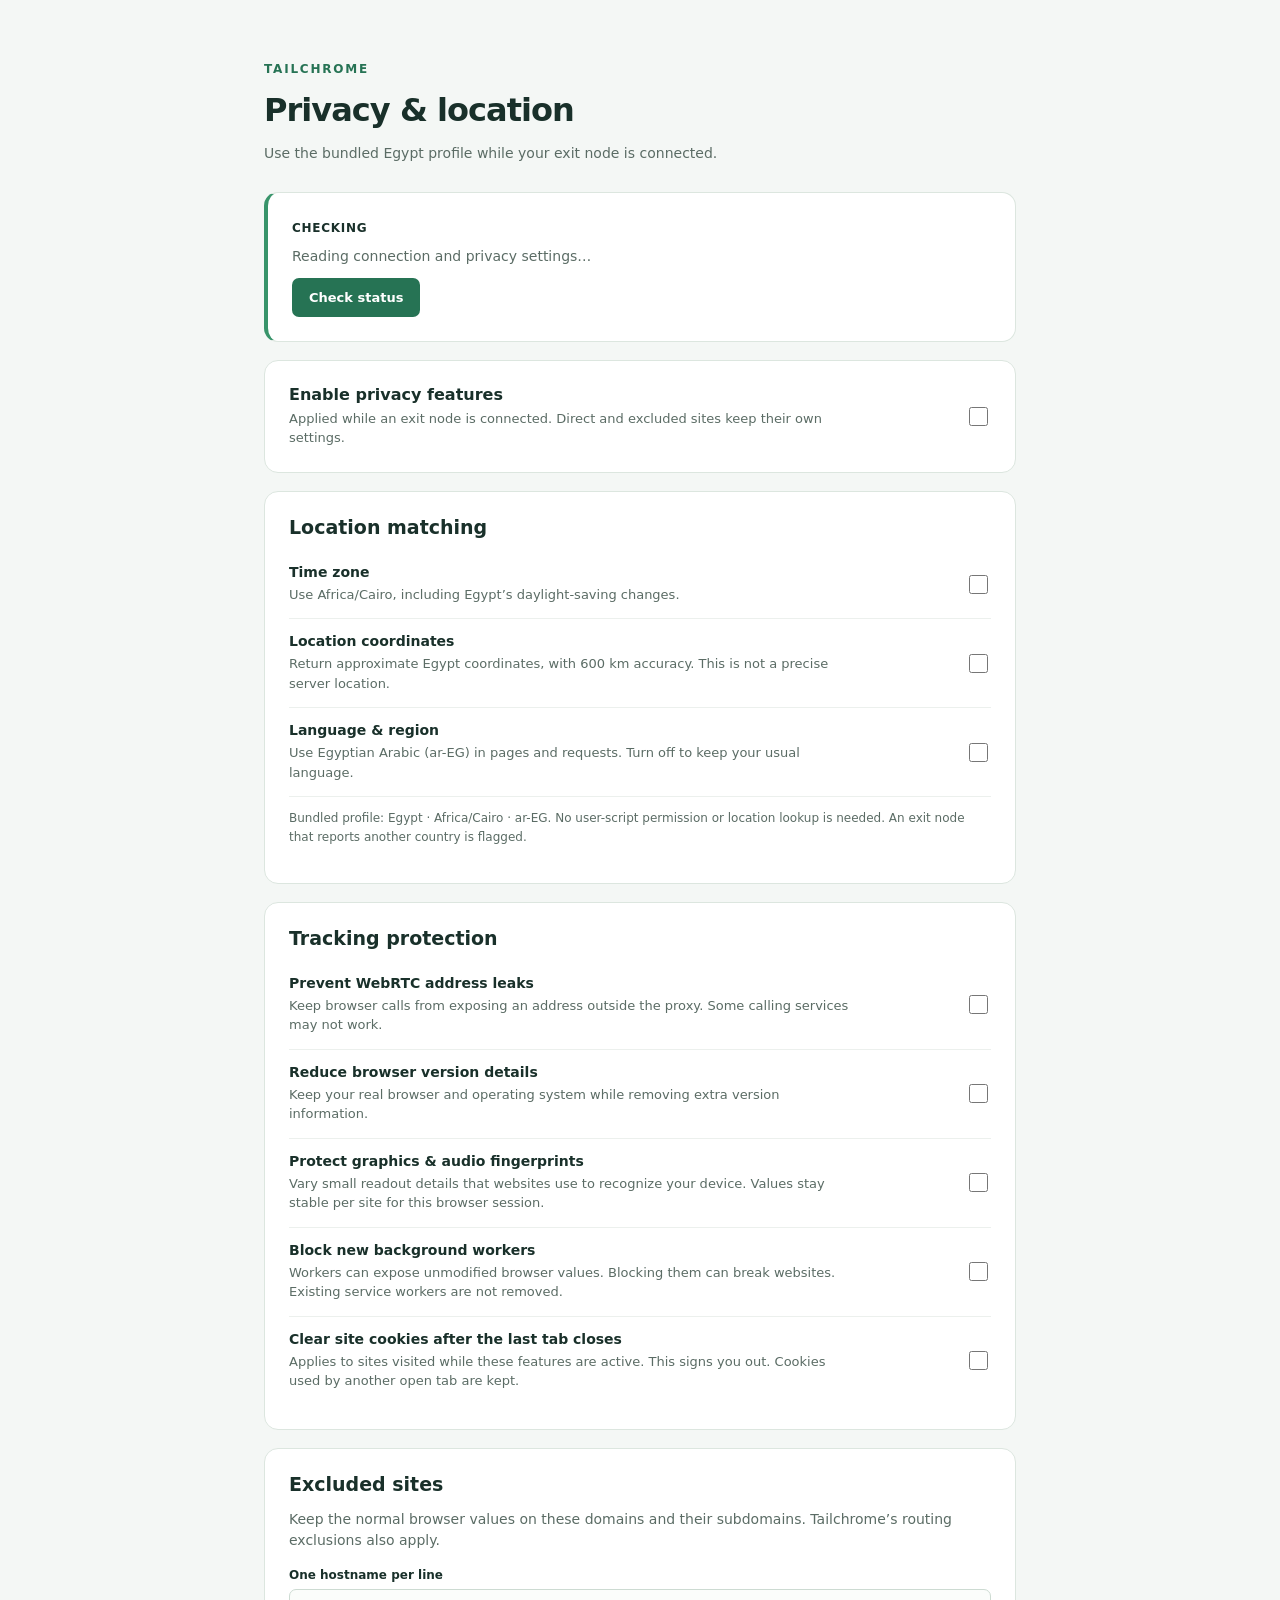
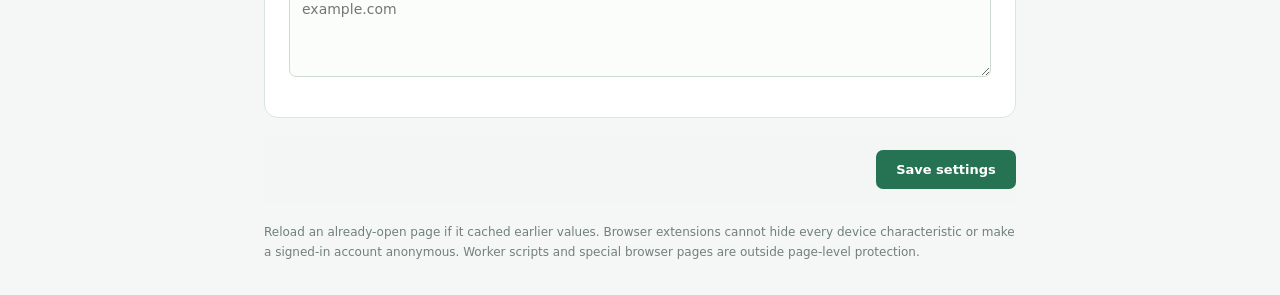
==== packages/extension/entrypoints/privacy/index.html @ 415b3dfc "Add bundled Egypt privacy profile for Chrome" ====
<!doctype html>
<html lang="en">
<head>
  <meta charset="UTF-8">
  <meta name="viewport" content="width=device-width,initial-scale=1">
  <title>Tailchrome · Privacy &amp; location</title>
  <meta name="manifest.include" content='["chrome"]'>
  <link rel="stylesheet" href="./style.css">
</head>
<body>
  <main>
    <header><p class="brand">TAILCHROME</p><h1>Privacy &amp; location</h1>
      <p>Use the bundled Egypt profile while your exit node is connected.</p></header>
    <section class="status" aria-live="polite"><span id="status-kind">Checking</span><p id="status-message">Reading connection and privacy settings…</p>
      <button type="button" id="permissions">Check status</button>
    </section>
    <form id="settings">
      <section><label class="toggle master"><span><strong>Enable privacy features</strong><small>Applied while an exit node is connected. Direct and excluded sites keep their own settings.</small></span><input id="enabled" type="checkbox"></label></section>
      <section><h2>Location matching</h2>
        <label class="toggle"><span><strong>Time zone</strong><small>Use Africa/Cairo, including Egypt’s daylight-saving changes.</small></span><input id="timeZone" type="checkbox"></label>
        <label class="toggle"><span><strong>Location coordinates</strong><small>Return approximate Egypt coordinates, with 600 km accuracy. This is not a precise server location.</small></span><input id="location" type="checkbox"></label>
        <label class="toggle"><span><strong>Language &amp; region</strong><small>Use Egyptian Arabic (ar-EG) in pages and requests. Turn off to keep your usual language.</small></span><input id="language" type="checkbox"></label>
        <p class="note">Bundled profile: Egypt · Africa/Cairo · ar-EG. No user-script permission or location lookup is needed. An exit node that reports another country is flagged.</p>
      </section>
      <section><h2>Tracking protection</h2>
        <label class="toggle"><span><strong>Prevent WebRTC address leaks</strong><small>Keep browser calls from exposing an address outside the proxy. Some calling services may not work.</small></span><input id="webRTC" type="checkbox"></label>
        <label class="toggle"><span><strong>Reduce browser version details</strong><small>Keep your real browser and operating system while removing extra version information.</small></span><input id="reduceAgent" type="checkbox"></label>
        <label class="toggle"><span><strong>Protect graphics &amp; audio fingerprints</strong><small>Vary small readout details that websites use to recognize your device. Values stay stable per site for this browser session.</small></span><input id="fingerprint" type="checkbox"></label>
        <label class="toggle"><span><strong>Block new background workers</strong><small>Workers can expose unmodified browser values. Blocking them can break websites. Existing service workers are not removed.</small></span><input id="blockWorkers" type="checkbox"></label>
        <label class="toggle"><span><strong>Clear site cookies after the last tab closes</strong><small>Applies to sites visited while these features are active. This signs you out. Cookies used by another open tab are kept.</small></span><input id="cookies" type="checkbox"></label>
      </section>
      <section><h2>Excluded sites</h2>
        <p>Keep the normal browser values on these domains and their subdomains. Tailchrome’s routing exclusions also apply.</p>
        <label class="field">One hostname per line<textarea id="excluded" rows="4" placeholder="example.com"></textarea></label>
      </section>
      <div class="save-bar"><p id="feedback" role="status"></p><button type="submit" id="save">Save settings</button></div>
    </form>
    <footer>Reload an already-open page if it cached earlier values. Browser extensions cannot hide every device characteristic or make a signed-in account anonymous. Worker scripts and special browser pages are outside page-level protection.</footer>
  </main>
  <script type="module" src="./main.ts"></script>
</body>
</html>
---- packages/extension/entrypoints/privacy/style.css ----
:root{font-family:system-ui,-apple-system,sans-serif;color:#19302a;background:#f4f7f5;color-scheme:light dark;font-synthesis:none}
*{box-sizing:border-box}body{margin:0}main{max-width:800px;margin:0 auto;padding:48px 24px 32px}header{margin-bottom:28px}.brand{font-size:12px;letter-spacing:.15em;font-weight:750;color:#267354}h1{font-size:32px;letter-spacing:-.03em;margin:8px 0}h2{font-size:19px;margin:0 0 12px}p{line-height:1.55;color:#5b6c65;font-size:14px}section{background:#fff;border:1px solid #dce6df;border-radius:14px;padding:24px;margin-bottom:18px}.status{border-left:4px solid #38946a}.status>span{font-size:12px;font-weight:750;text-transform:uppercase;letter-spacing:.06em}.status[data-kind=attention]{border-left-color:#b66b17}.status p{margin:10px 0}.toggle{display:flex;align-items:center;justify-content:space-between;gap:24px;padding:14px 0;border-bottom:1px solid #ecf0ed}.toggle:last-child{border-bottom:0}.toggle strong{font-size:14px;display:block}.toggle small{display:block;max-width:570px;color:#5b6c65;font-size:13px;line-height:1.5;margin-top:5px}.master{border:0;padding:0}.master strong{font-size:16px}input[type=checkbox]{accent-color:#267354;width:19px;height:19px;flex-shrink:0;cursor:pointer}details{border-top:1px solid #ecf0ed;margin-top:10px;padding-top:20px}summary{cursor:pointer;font-size:14px;font-weight:650}.grid{display:grid;grid-template-columns:1fr 1fr;gap:16px}.field{display:flex;flex-direction:column;gap:7px;font-size:12px;font-weight:650;margin:16px 0}input:not([type=checkbox]),select,textarea{width:100%;padding:11px 12px;border:1px solid #cddbd2;border-radius:7px;background:#fbfdfb;color:inherit;font:14px system-ui}textarea{resize:vertical}button{font:650 13px system-ui;color:white;background:#267354;border:1px solid transparent;border-radius:7px;padding:11px 16px;cursor:pointer}button:hover{background:#1c6044}button.secondary{color:inherit;background:transparent;border-color:#cddbd2}button:disabled{opacity:.55;cursor:wait}.actions{display:flex;gap:10px;flex-wrap:wrap}.note{font-size:12px}.save-bar{display:flex;justify-content:space-between;align-items:center;gap:16px;background:#f4f7f5ed;padding:14px 0}.save-bar p{margin:0}.save-bar button{min-width:140px}footer{color:#728079;font-size:12px;line-height:1.65;margin-top:20px}#permission-help{font-size:12px}#grant{margin-left:8px}button:focus-visible,input:focus-visible,summary:focus-visible,textarea:focus-visible,select:focus-visible{outline:3px solid #85bb9e;outline-offset:3px}
@media(max-width:560px){main{padding:28px 16px}.grid{grid-template-columns:1fr;gap:0}section{padding:18px}h1{font-size:27px}}
@media(prefers-color-scheme:dark){:root{color:#e4eee8;background:#111b16}section{background:#17251d;border-color:#2d4235}p,.toggle small{color:#adbbb2}.brand{color:#91c7a8}.toggle,details{border-color:#2d4235}input:not([type=checkbox]),select,textarea{background:#111b16;border-color:#405849}.save-bar{background:#111b16ed}button.secondary{border-color:#405849}footer{color:#a2b0a7}}
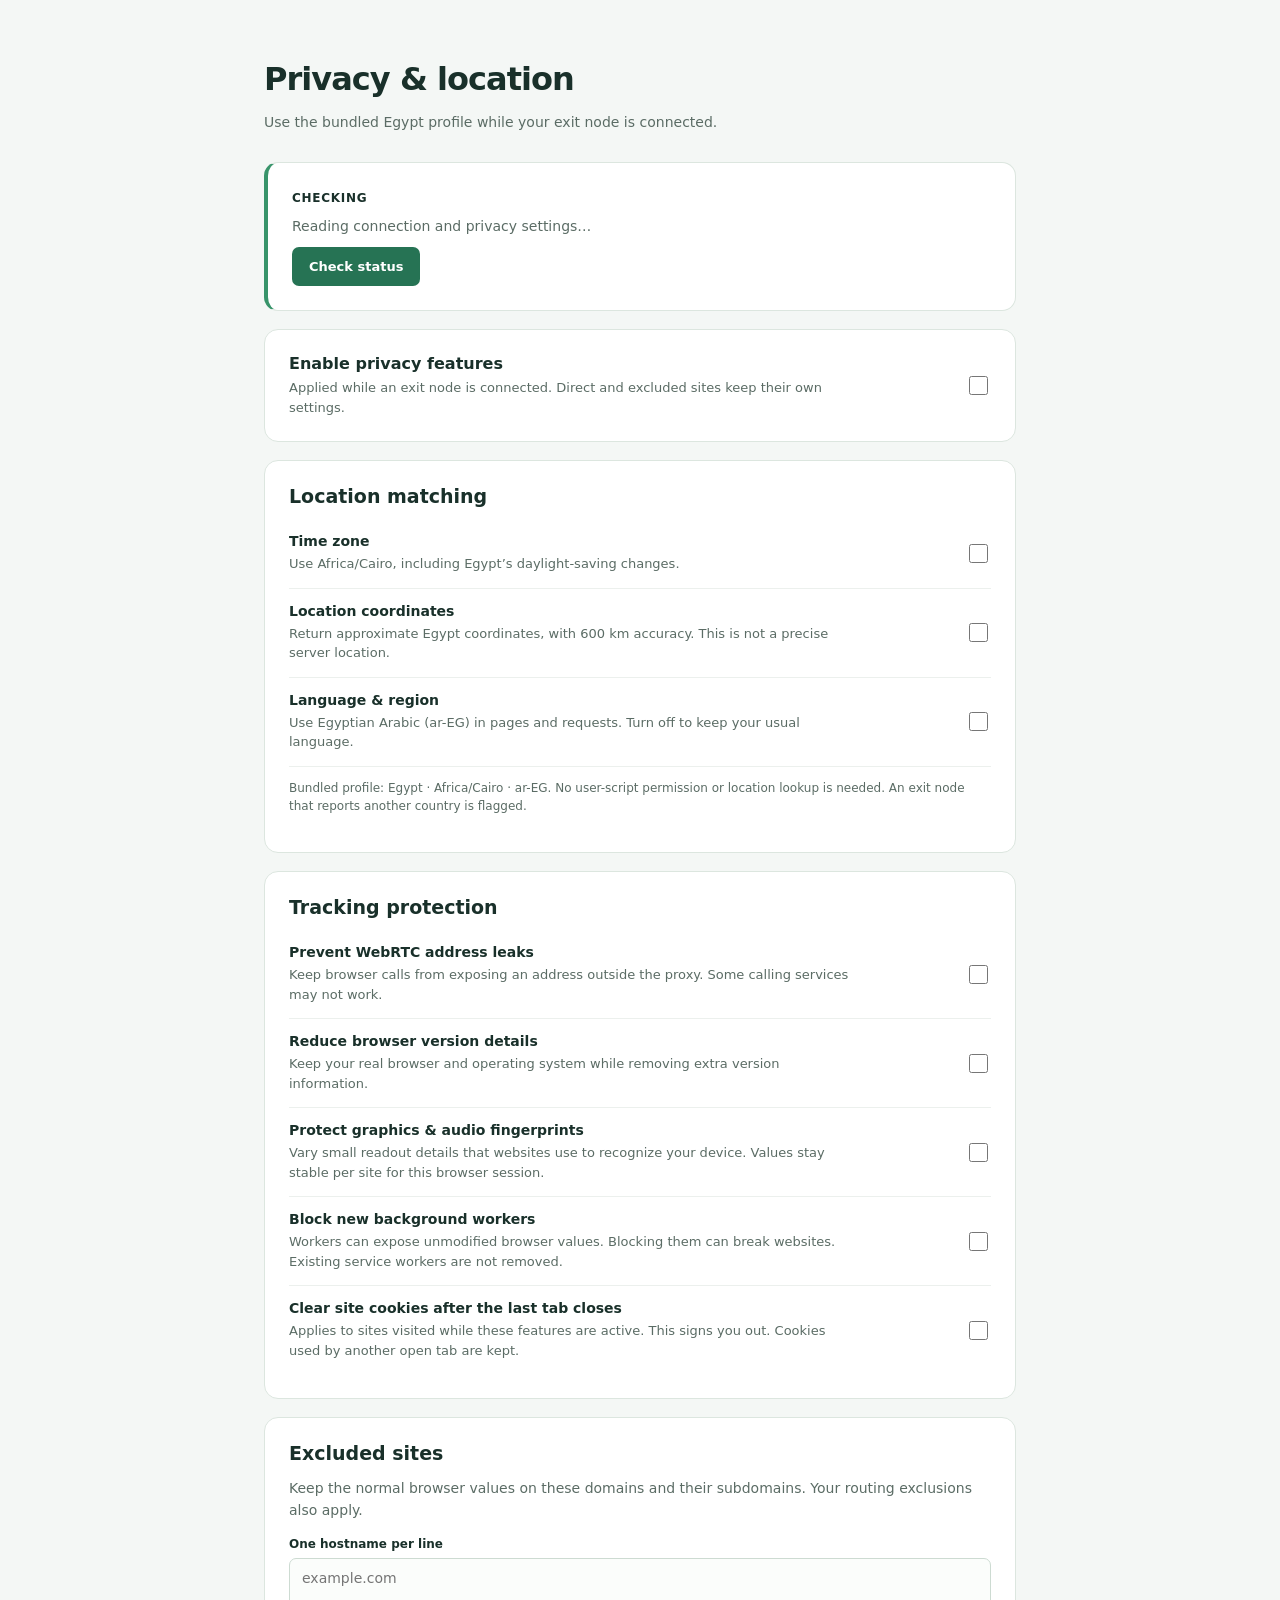
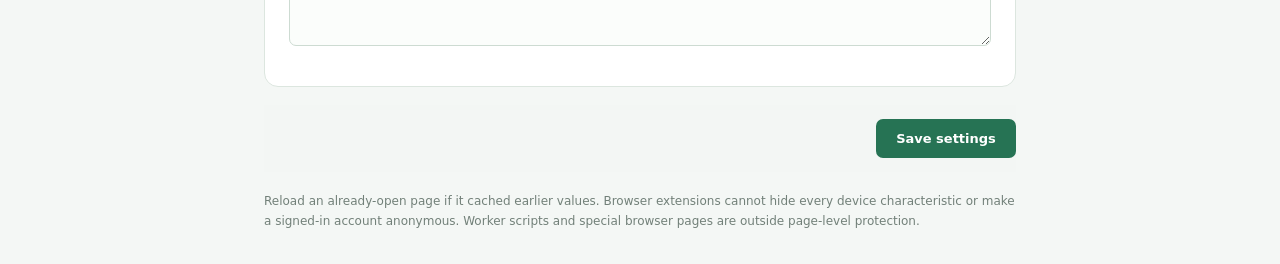
==== commit f9771f1e: "Rename Chrome extension and retain privacy after partial tab updates" ====
--- a/packages/extension/entrypoints/privacy/index.html
+++ b/packages/extension/entrypoints/privacy/index.html
@@ -3,13 +3,13 @@
 <head>
   <meta charset="UTF-8">
   <meta name="viewport" content="width=device-width,initial-scale=1">
-  <title>Tailchrome · Privacy &amp; location</title>
+  <title>Privacy &amp; location</title>
   <meta name="manifest.include" content='["chrome"]'>
   <link rel="stylesheet" href="./style.css">
 </head>
 <body>
   <main>
-    <header><p class="brand">TAILCHROME</p><h1>Privacy &amp; location</h1>
+    <header><p class="brand" id="brand"></p><h1>Privacy &amp; location</h1>
       <p>Use the bundled Egypt profile while your exit node is connected.</p></header>
     <section class="status" aria-live="polite"><span id="status-kind">Checking</span><p id="status-message">Reading connection and privacy settings…</p>
       <button type="button" id="permissions">Check status</button>
@@ -30,7 +30,7 @@
         <label class="toggle"><span><strong>Clear site cookies after the last tab closes</strong><small>Applies to sites visited while these features are active. This signs you out. Cookies used by another open tab are kept.</small></span><input id="cookies" type="checkbox"></label>
       </section>
       <section><h2>Excluded sites</h2>
-        <p>Keep the normal browser values on these domains and their subdomains. Tailchrome’s routing exclusions also apply.</p>
+        <p>Keep the normal browser values on these domains and their subdomains. Your routing exclusions also apply.</p>
         <label class="field">One hostname per line<textarea id="excluded" rows="4" placeholder="example.com"></textarea></label>
       </section>
       <div class="save-bar"><p id="feedback" role="status"></p><button type="submit" id="save">Save settings</button></div>
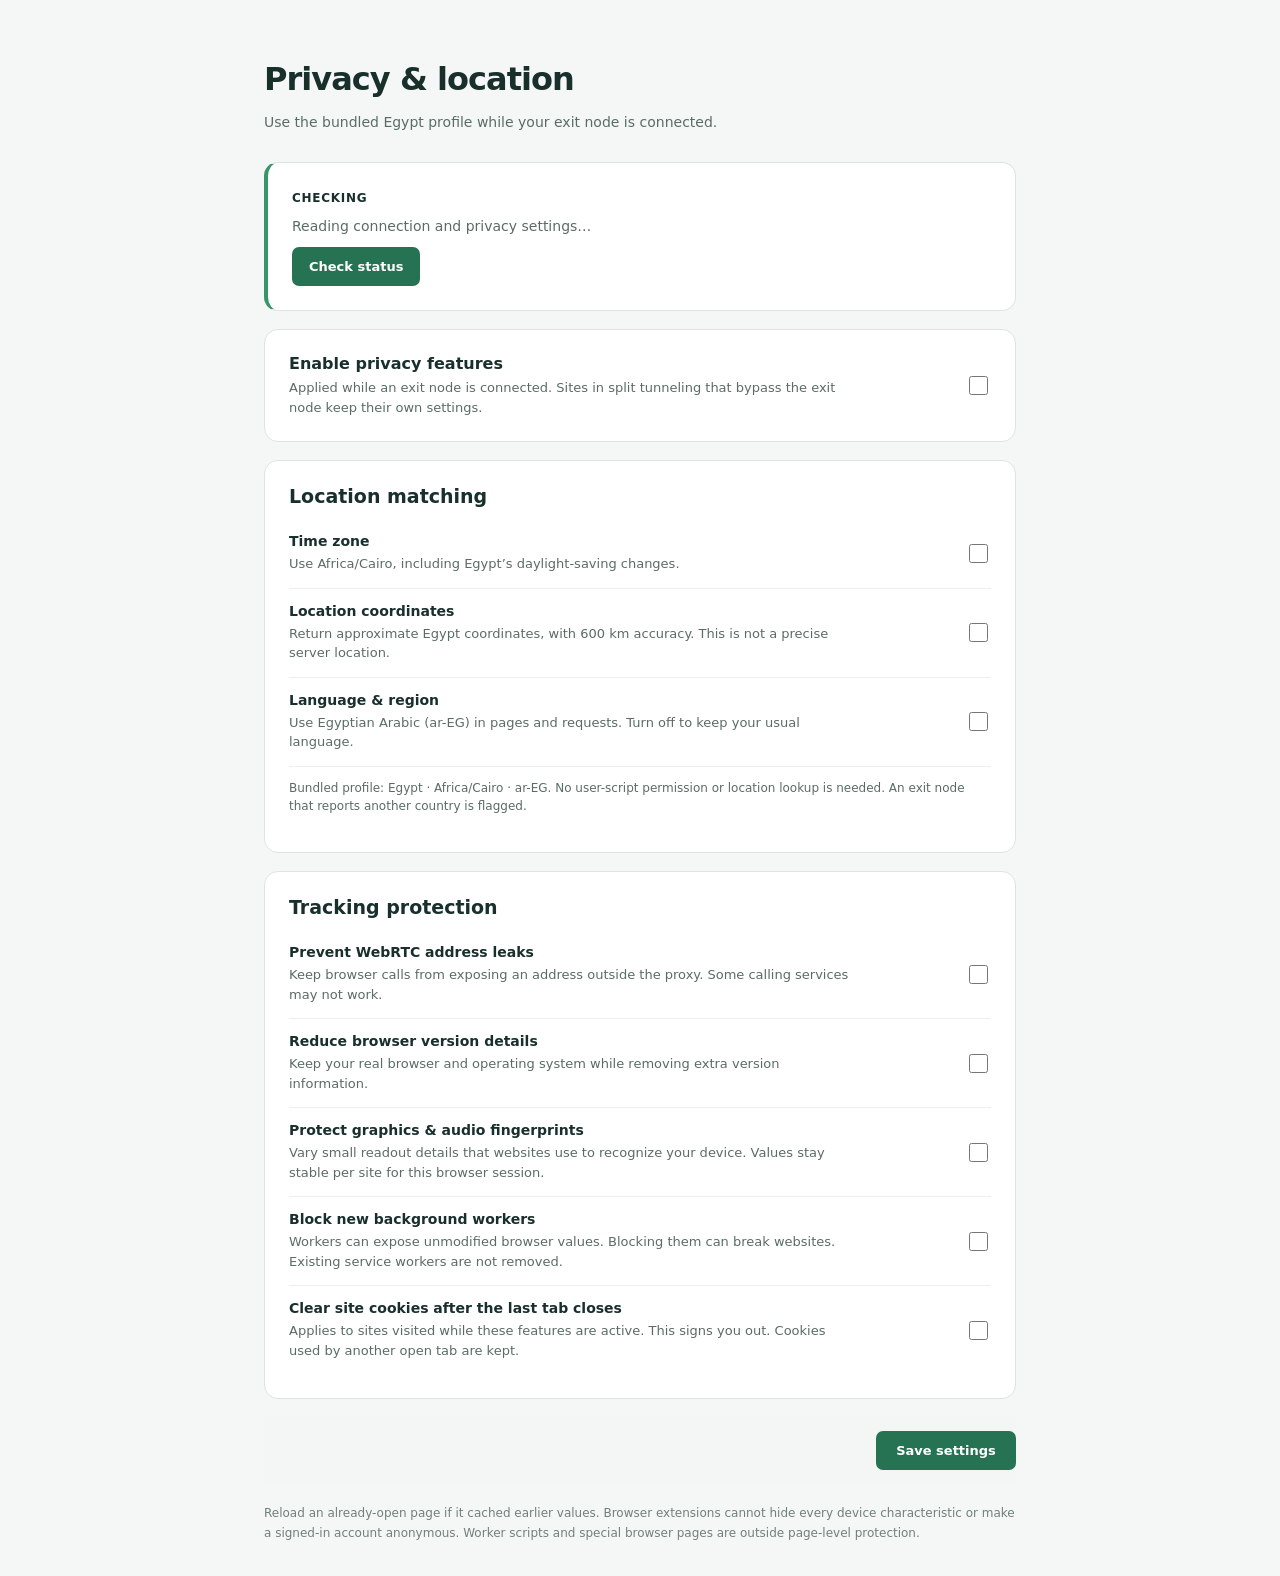
==== commit 83a3d732: "Remove the privacy page's own excluded-sites list: split tunneling is now the only way to leave a si" ====
--- a/packages/extension/entrypoints/privacy/index.html
+++ b/packages/extension/entrypoints/privacy/index.html
@@ -15,7 +15,7 @@
       <button type="button" id="permissions">Check status</button>
     </section>
     <form id="settings">
-      <section><label class="toggle master"><span><strong>Enable privacy features</strong><small>Applied while an exit node is connected. Direct and excluded sites keep their own settings.</small></span><input id="enabled" type="checkbox"></label></section>
+      <section><label class="toggle master"><span><strong>Enable privacy features</strong><small>Applied while an exit node is connected. Sites in split tunneling that bypass the exit node keep their own settings.</small></span><input id="enabled" type="checkbox"></label></section>
       <section><h2>Location matching</h2>
         <label class="toggle"><span><strong>Time zone</strong><small>Use Africa/Cairo, including Egypt’s daylight-saving changes.</small></span><input id="timeZone" type="checkbox"></label>
         <label class="toggle"><span><strong>Location coordinates</strong><small>Return approximate Egypt coordinates, with 600 km accuracy. This is not a precise server location.</small></span><input id="location" type="checkbox"></label>
@@ -29,10 +29,6 @@
         <label class="toggle"><span><strong>Block new background workers</strong><small>Workers can expose unmodified browser values. Blocking them can break websites. Existing service workers are not removed.</small></span><input id="blockWorkers" type="checkbox"></label>
         <label class="toggle"><span><strong>Clear site cookies after the last tab closes</strong><small>Applies to sites visited while these features are active. This signs you out. Cookies used by another open tab are kept.</small></span><input id="cookies" type="checkbox"></label>
       </section>
-      <section><h2>Excluded sites</h2>
-        <p>Keep the normal browser values on these domains and their subdomains. Your routing exclusions also apply.</p>
-        <label class="field">One hostname per line<textarea id="excluded" rows="4" placeholder="example.com"></textarea></label>
-      </section>
       <div class="save-bar"><p id="feedback" role="status"></p><button type="submit" id="save">Save settings</button></div>
     </form>
     <footer>Reload an already-open page if it cached earlier values. Browser extensions cannot hide every device characteristic or make a signed-in account anonymous. Worker scripts and special browser pages are outside page-level protection.</footer>
--- a/packages/extension/entrypoints/privacy/style.css
+++ b/packages/extension/entrypoints/privacy/style.css
@@ -1,4 +1,4 @@
 :root{font-family:system-ui,-apple-system,sans-serif;color:#19302a;background:#f4f7f5;color-scheme:light dark;font-synthesis:none}
-*{box-sizing:border-box}body{margin:0}main{max-width:800px;margin:0 auto;padding:48px 24px 32px}header{margin-bottom:28px}.brand{font-size:12px;letter-spacing:.15em;font-weight:750;color:#267354}h1{font-size:32px;letter-spacing:-.03em;margin:8px 0}h2{font-size:19px;margin:0 0 12px}p{line-height:1.55;color:#5b6c65;font-size:14px}section{background:#fff;border:1px solid #dce6df;border-radius:14px;padding:24px;margin-bottom:18px}.status{border-left:4px solid #38946a}.status>span{font-size:12px;font-weight:750;text-transform:uppercase;letter-spacing:.06em}.status[data-kind=attention]{border-left-color:#b66b17}.status p{margin:10px 0}.toggle{display:flex;align-items:center;justify-content:space-between;gap:24px;padding:14px 0;border-bottom:1px solid #ecf0ed}.toggle:last-child{border-bottom:0}.toggle strong{font-size:14px;display:block}.toggle small{display:block;max-width:570px;color:#5b6c65;font-size:13px;line-height:1.5;margin-top:5px}.master{border:0;padding:0}.master strong{font-size:16px}input[type=checkbox]{accent-color:#267354;width:19px;height:19px;flex-shrink:0;cursor:pointer}details{border-top:1px solid #ecf0ed;margin-top:10px;padding-top:20px}summary{cursor:pointer;font-size:14px;font-weight:650}.grid{display:grid;grid-template-columns:1fr 1fr;gap:16px}.field{display:flex;flex-direction:column;gap:7px;font-size:12px;font-weight:650;margin:16px 0}input:not([type=checkbox]),select,textarea{width:100%;padding:11px 12px;border:1px solid #cddbd2;border-radius:7px;background:#fbfdfb;color:inherit;font:14px system-ui}textarea{resize:vertical}button{font:650 13px system-ui;color:white;background:#267354;border:1px solid transparent;border-radius:7px;padding:11px 16px;cursor:pointer}button:hover{background:#1c6044}button.secondary{color:inherit;background:transparent;border-color:#cddbd2}button:disabled{opacity:.55;cursor:wait}.actions{display:flex;gap:10px;flex-wrap:wrap}.note{font-size:12px}.save-bar{display:flex;justify-content:space-between;align-items:center;gap:16px;background:#f4f7f5ed;padding:14px 0}.save-bar p{margin:0}.save-bar button{min-width:140px}footer{color:#728079;font-size:12px;line-height:1.65;margin-top:20px}#permission-help{font-size:12px}#grant{margin-left:8px}button:focus-visible,input:focus-visible,summary:focus-visible,textarea:focus-visible,select:focus-visible{outline:3px solid #85bb9e;outline-offset:3px}
+*{box-sizing:border-box}body{margin:0}main{max-width:800px;margin:0 auto;padding:48px 24px 32px}header{margin-bottom:28px}.brand{font-size:12px;letter-spacing:.15em;font-weight:750;color:#267354}h1{font-size:32px;letter-spacing:-.03em;margin:8px 0}h2{font-size:19px;margin:0 0 12px}p{line-height:1.55;color:#5b6c65;font-size:14px}section{background:#fff;border:1px solid #dce6df;border-radius:14px;padding:24px;margin-bottom:18px}.status{border-left:4px solid #38946a}.status>span{font-size:12px;font-weight:750;text-transform:uppercase;letter-spacing:.06em}.status[data-kind=attention]{border-left-color:#b66b17}.status p{margin:10px 0}.toggle{display:flex;align-items:center;justify-content:space-between;gap:24px;padding:14px 0;border-bottom:1px solid #ecf0ed}.toggle:last-child{border-bottom:0}.toggle strong{font-size:14px;display:block}.toggle small{display:block;max-width:570px;color:#5b6c65;font-size:13px;line-height:1.5;margin-top:5px}.master{border:0;padding:0}.master strong{font-size:16px}input[type=checkbox]{accent-color:#267354;width:19px;height:19px;flex-shrink:0;cursor:pointer}details{border-top:1px solid #ecf0ed;margin-top:10px;padding-top:20px}summary{cursor:pointer;font-size:14px;font-weight:650}.grid{display:grid;grid-template-columns:1fr 1fr;gap:16px}button{font:650 13px system-ui;color:white;background:#267354;border:1px solid transparent;border-radius:7px;padding:11px 16px;cursor:pointer}button:hover{background:#1c6044}button.secondary{color:inherit;background:transparent;border-color:#cddbd2}button:disabled{opacity:.55;cursor:wait}.actions{display:flex;gap:10px;flex-wrap:wrap}.note{font-size:12px}.save-bar{display:flex;justify-content:space-between;align-items:center;gap:16px;background:#f4f7f5ed;padding:14px 0}.save-bar p{margin:0}.save-bar button{min-width:140px}footer{color:#728079;font-size:12px;line-height:1.65;margin-top:20px}#permission-help{font-size:12px}#grant{margin-left:8px}button:focus-visible,input:focus-visible,summary:focus-visible{outline:3px solid #85bb9e;outline-offset:3px}
 @media(max-width:560px){main{padding:28px 16px}.grid{grid-template-columns:1fr;gap:0}section{padding:18px}h1{font-size:27px}}
-@media(prefers-color-scheme:dark){:root{color:#e4eee8;background:#111b16}section{background:#17251d;border-color:#2d4235}p,.toggle small{color:#adbbb2}.brand{color:#91c7a8}.toggle,details{border-color:#2d4235}input:not([type=checkbox]),select,textarea{background:#111b16;border-color:#405849}.save-bar{background:#111b16ed}button.secondary{border-color:#405849}footer{color:#a2b0a7}}
+@media(prefers-color-scheme:dark){:root{color:#e4eee8;background:#111b16}section{background:#17251d;border-color:#2d4235}p,.toggle small{color:#adbbb2}.brand{color:#91c7a8}.toggle,details{border-color:#2d4235}.save-bar{background:#111b16ed}button.secondary{border-color:#405849}footer{color:#a2b0a7}}
